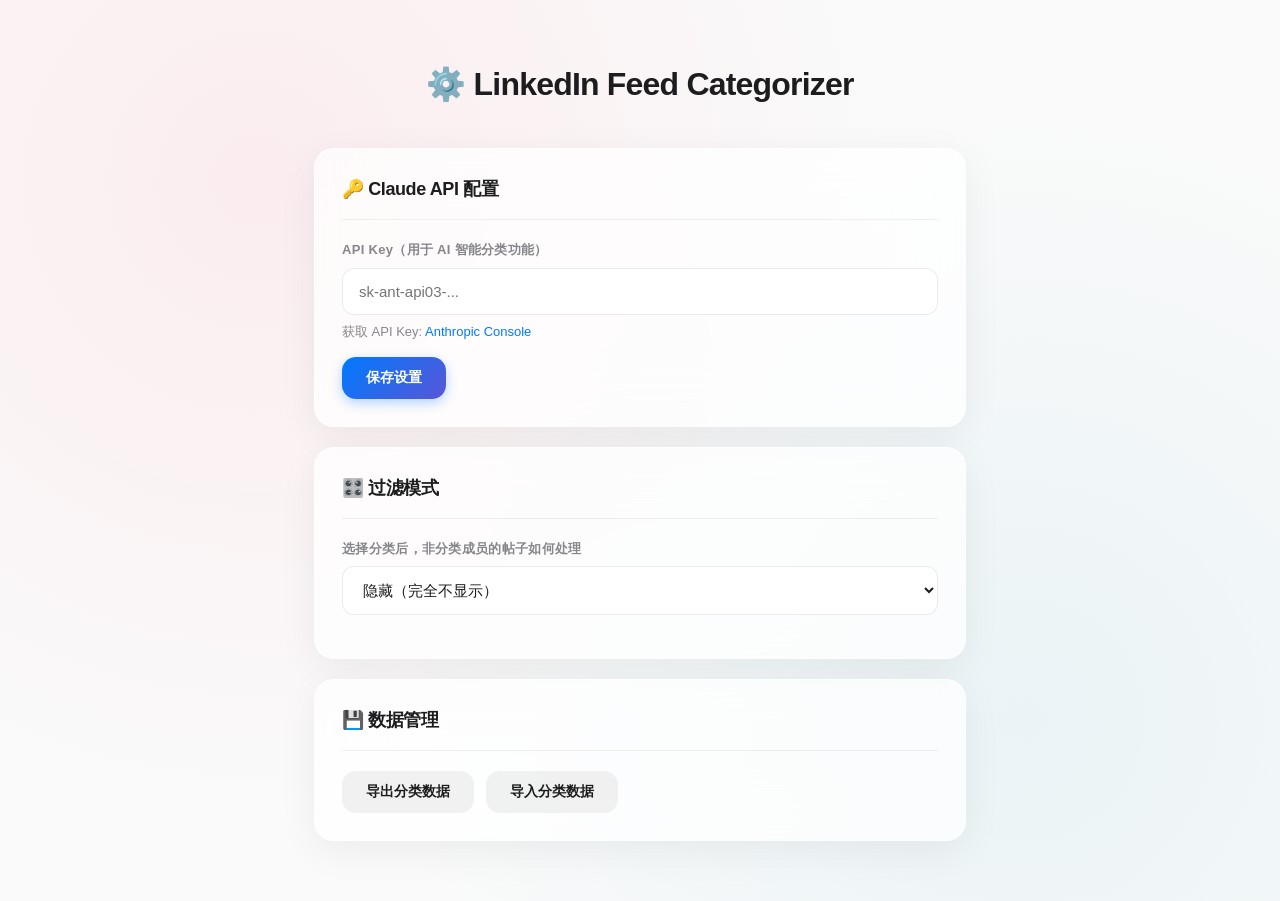
==== options/options.html @ bc81e7e5 "feat: 支持 Showcase 页面 + 修复筛选栏换行问题 - 添加 /showcase/ 路径支持（正则表达式、ID提取、信息补全等） - 筛选栏改为单行横向滚动（flex-wrap: now" ====
<!DOCTYPE html>
<html lang="zh-CN">
<head>
  <meta charset="UTF-8">
  <meta name="viewport" content="width=device-width, initial-scale=1.0">
  <title>设置 - LinkedIn Feed Categorizer</title>
  <style>
    * {
      margin: 0;
      padding: 0;
      box-sizing: border-box;
    }

    body {
      max-width: 700px;
      margin: 60px auto;
      padding: 0 24px;
      font-family: -apple-system, BlinkMacSystemFont, 'SF Pro Display', 'Helvetica Neue', Arial, sans-serif;
      color: #1d1d1f;
      background:
        radial-gradient(circle at 20% 20%, rgba(255, 182, 193, 0.2) 0%, transparent 50%),
        radial-gradient(circle at 80% 80%, rgba(173, 216, 230, 0.2) 0%, transparent 50%),
        #fafafa;
      line-height: 1.5;
    }

    h1 {
      font-size: 32px;
      font-weight: 700;
      letter-spacing: -0.8px;
      margin-bottom: 40px;
      text-align: center;
    }

    .card {
      background: rgba(255, 255, 255, 0.72);
      backdrop-filter: blur(30px);
      -webkit-backdrop-filter: blur(30px);
      border-radius: 20px;
      padding: 28px;
      margin-bottom: 20px;
      box-shadow:
        0 10px 40px rgba(0, 0, 0, 0.06),
        0 0 0 1px rgba(255, 255, 255, 0.5) inset;
    }

    .card h2 {
      font-size: 18px;
      font-weight: 700;
      letter-spacing: -0.4px;
      margin-bottom: 20px;
      padding-bottom: 16px;
      border-bottom: 1px solid rgba(0, 0, 0, 0.06);
    }

    label {
      display: block;
      font-size: 13px;
      font-weight: 600;
      color: #86868b;
      margin-bottom: 8px;
      letter-spacing: 0.3px;
    }

    input[type="text"],
    input[type="password"],
    select {
      width: 100%;
      padding: 14px 16px;
      border: 1px solid rgba(0, 0, 0, 0.08);
      border-radius: 12px;
      font-size: 15px;
      font-weight: 500;
      background: rgba(255, 255, 255, 0.8);
      box-sizing: border-box;
      transition: all 0.2s ease;
      color: #1d1d1f;
      font-family: inherit;
      margin-bottom: 16px;
    }

    input[type="text"]:focus,
    input[type="password"]:focus,
    select:focus {
      outline: none;
      border-color: #007AFF;
      box-shadow: 0 0 0 3px rgba(0, 122, 255, 0.1);
      background: #fff;
    }

    select {
      cursor: pointer;
    }

    .btn {
      border: none;
      border-radius: 14px;
      cursor: pointer;
      padding: 12px 24px;
      font-size: 14px;
      font-weight: 600;
      transition: all 0.2s cubic-bezier(0.25, 0.1, 0.25, 1);
      font-family: inherit;
    }

    .btn-primary {
      background: linear-gradient(135deg, #007AFF 0%, #5856D6 100%);
      color: #fff;
      box-shadow: 0 4px 12px rgba(0, 122, 255, 0.3);
    }

    .btn-primary:hover {
      transform: translateY(-1px);
      box-shadow: 0 6px 16px rgba(0, 122, 255, 0.4);
    }

    .btn-secondary {
      background: rgba(0, 0, 0, 0.05);
      color: #1d1d1f;
    }

    .btn-secondary:hover {
      background: rgba(0, 0, 0, 0.08);
    }

    .btn-row {
      display: flex;
      gap: 12px;
      margin-top: 8px;
      flex-wrap: wrap;
    }

    .toast {
      position: fixed;
      bottom: 24px;
      left: 50%;
      transform: translateX(-50%) translateY(100px);
      background: rgba(0, 0, 0, 0.85);
      backdrop-filter: blur(20px);
      -webkit-backdrop-filter: blur(20px);
      color: #fff;
      padding: 12px 24px;
      border-radius: 14px;
      font-size: 14px;
      font-weight: 500;
      opacity: 0;
      transition: all 0.3s cubic-bezier(0.25, 0.1, 0.25, 1);
      box-shadow: 0 10px 40px rgba(0, 0, 0, 0.2);
    }

    .toast.show {
      opacity: 1;
      transform: translateX(-50%) translateY(0);
    }

    .hint {
      font-size: 13px;
      color: #86868b;
      margin-top: -8px;
      margin-bottom: 16px;
      line-height: 1.4;
    }

    .hint a {
      color: #007AFF;
      text-decoration: none;
    }

    .hint a:hover {
      text-decoration: underline;
    }
  </style>
</head>
<body>
  <h1>⚙️ LinkedIn Feed Categorizer</h1>

  <div class="card">
    <h2>🔑 Claude API 配置</h2>
    <label for="api-key">API Key（用于 AI 智能分类功能）</label>
    <input type="password" id="api-key" placeholder="sk-ant-api03-..." autocomplete="off" />
    <p class="hint">
      获取 API Key: <a href="https://console.anthropic.com/" target="_blank">Anthropic Console</a>
    </p>
    <button id="btn-save-key" class="btn btn-primary">保存设置</button>
  </div>

  <div class="card">
    <h2>🎛️ 过滤模式</h2>
    <label for="filter-mode">选择分类后，非分类成员的帖子如何处理</label>
    <select id="filter-mode">
      <option value="hide">隐藏（完全不显示）</option>
      <option value="fade">淡化（降低不透明度）</option>
    </select>
  </div>

  <div class="card">
    <h2>💾 数据管理</h2>
    <div class="btn-row">
      <button id="btn-export" class="btn btn-secondary">导出分类数据</button>
      <button id="btn-import" class="btn btn-secondary">导入分类数据</button>
      <input type="file" id="file-import" accept=".json" style="display:none" />
    </div>
  </div>

  <div class="toast" id="toast"></div>

  <script src="../lib/storage.js"></script>
  <script src="options.js"></script>
</body>
</html>
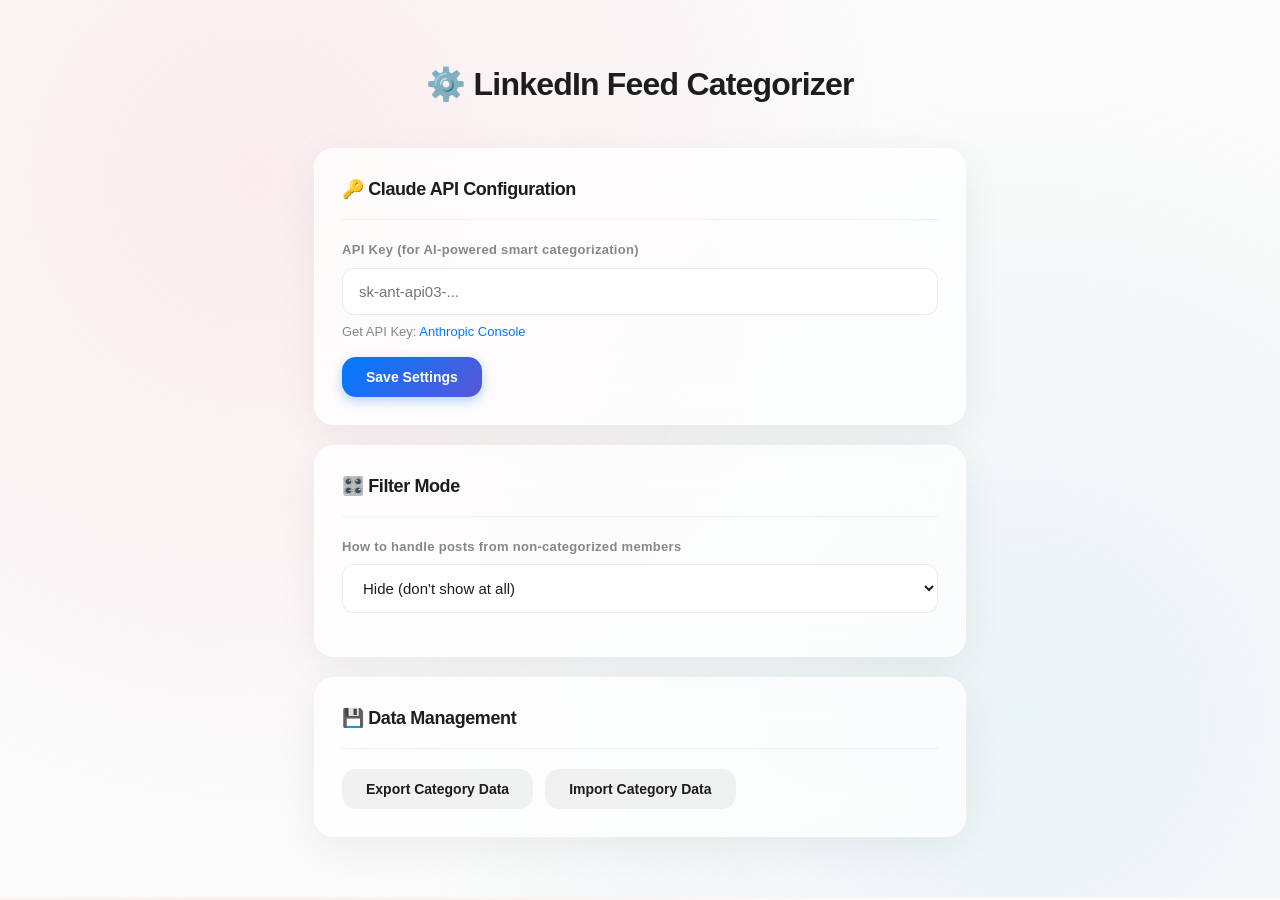
==== commit 6f2201d4: "feat: sync linkedin widget updates" ====
--- a/options/options.html
+++ b/options/options.html
@@ -1,9 +1,9 @@
 <!DOCTYPE html>
-<html lang="zh-CN">
+<html lang="en">
 <head>
   <meta charset="UTF-8">
   <meta name="viewport" content="width=device-width, initial-scale=1.0">
-  <title>设置 - LinkedIn Feed Categorizer</title>
+  <title>Settings - LinkedIn Feed Categorizer</title>
   <style>
     * {
       margin: 0;
@@ -175,29 +175,29 @@
   <h1>⚙️ LinkedIn Feed Categorizer</h1>
 
   <div class="card">
-    <h2>🔑 Claude API 配置</h2>
-    <label for="api-key">API Key（用于 AI 智能分类功能）</label>
+    <h2>🔑 Claude API Configuration</h2>
+    <label for="api-key">API Key (for AI-powered smart categorization)</label>
     <input type="password" id="api-key" placeholder="sk-ant-api03-..." autocomplete="off" />
     <p class="hint">
-      获取 API Key: <a href="https://console.anthropic.com/" target="_blank">Anthropic Console</a>
+      Get API Key: <a href="https://console.anthropic.com/" target="_blank">Anthropic Console</a>
     </p>
-    <button id="btn-save-key" class="btn btn-primary">保存设置</button>
+    <button id="btn-save-key" class="btn btn-primary">Save Settings</button>
   </div>
 
   <div class="card">
-    <h2>🎛️ 过滤模式</h2>
-    <label for="filter-mode">选择分类后，非分类成员的帖子如何处理</label>
+    <h2>🎛️ Filter Mode</h2>
+    <label for="filter-mode">How to handle posts from non-categorized members</label>
     <select id="filter-mode">
-      <option value="hide">隐藏（完全不显示）</option>
-      <option value="fade">淡化（降低不透明度）</option>
+      <option value="hide">Hide (don't show at all)</option>
+      <option value="fade">Fade (reduce opacity)</option>
     </select>
   </div>
 
   <div class="card">
-    <h2>💾 数据管理</h2>
+    <h2>💾 Data Management</h2>
     <div class="btn-row">
-      <button id="btn-export" class="btn btn-secondary">导出分类数据</button>
-      <button id="btn-import" class="btn btn-secondary">导入分类数据</button>
+      <button id="btn-export" class="btn btn-secondary">Export Category Data</button>
+      <button id="btn-import" class="btn btn-secondary">Import Category Data</button>
       <input type="file" id="file-import" accept=".json" style="display:none" />
     </div>
   </div>
